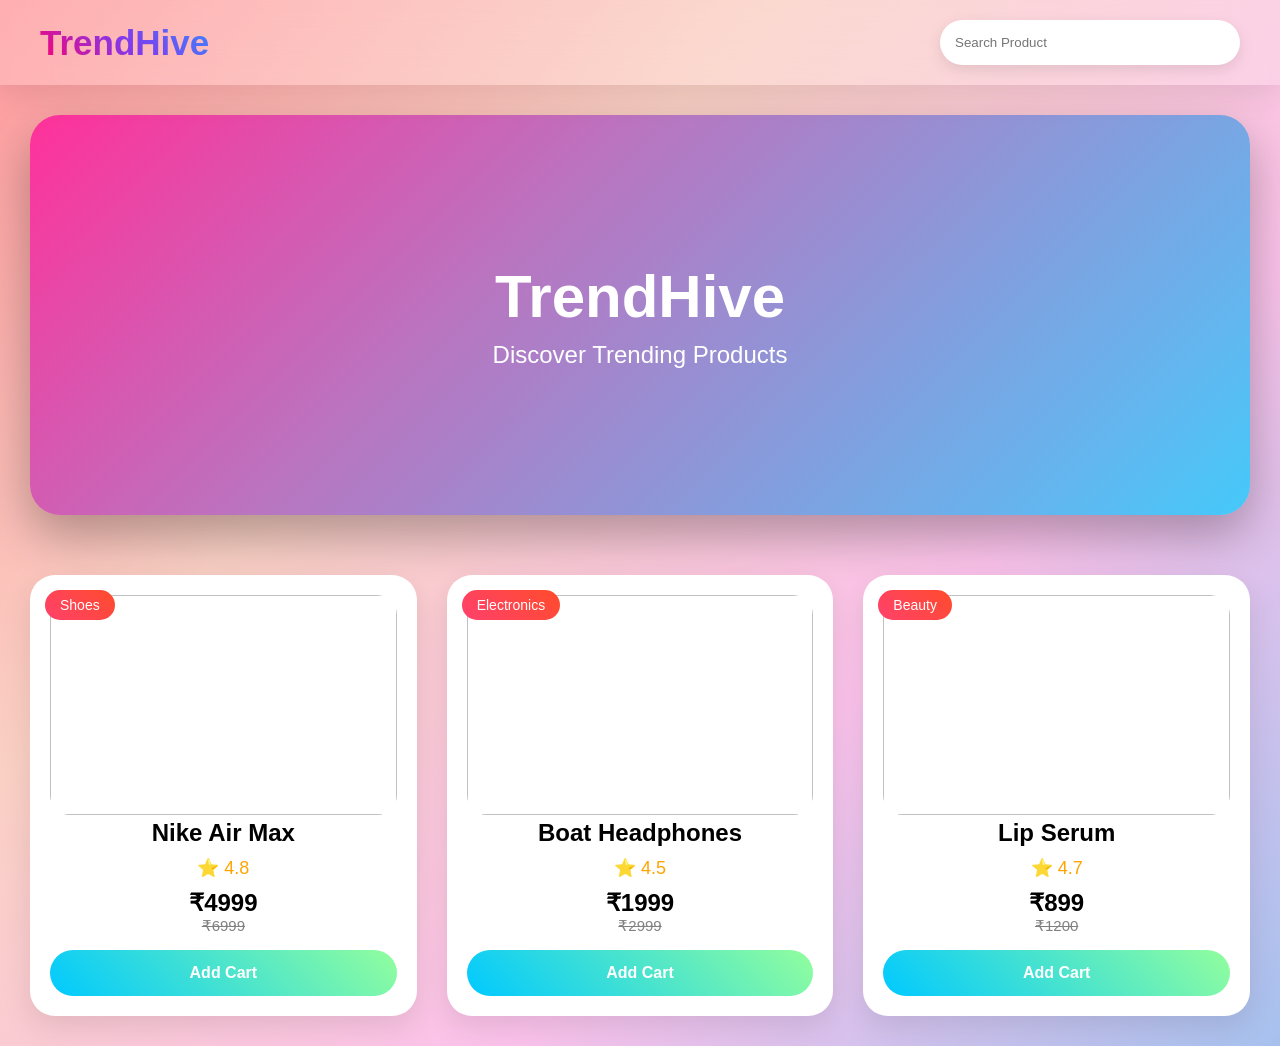
==== task-4.html @ 8fc1d124 "Add files via upload" ====
<!DOCTYPE html>
<html lang="en">

<head>

<meta charset="UTF-8">
<meta name="viewport" content="width=device-width,initial-scale=1">

<title>TrendHive</title>

<style>

*{
margin:0;
padding:0;
box-sizing:border-box;
font-family:Poppins,sans-serif;
scroll-behavior:smooth;
transition:.3s;
}

body{

background:linear-gradient(
135deg,
#ff9a9e,
#fad0c4,
#fbc2eb,
#a6c1ee
);

min-height:100vh;
overflow-x:hidden;

}


/* NAVBAR */

.navbar{

display:flex;
justify-content:space-between;
align-items:center;

padding:20px 40px;

background:rgba(255,255,255,.2);

backdrop-filter:blur(20px);

box-shadow:0 8px 32px rgba(0,0,0,.1);

position:sticky;
top:0;
z-index:100;

}


.logo{

font-size:35px;
font-weight:bold;

background:linear-gradient(
45deg,
#ff006e,
#8338ec,
#3a86ff
);

-webkit-background-clip:text;
-webkit-text-fill-color:transparent;

}


input{

padding:15px;

width:300px;

border:none;
outline:none;

border-radius:30px;

box-shadow:
0 5px 15px rgba(0,0,0,.1);

}


/* HERO */

.hero{

height:400px;

margin:30px;

border-radius:30px;


background:

linear-gradient(
135deg,
rgba(255,0,150,.7),
rgba(0,204,255,.7)
),

url('https://images.unsplash.com/photo-1523381210434-271e8be1f52b?w=1200');

background-size:cover;
background-position:center;


display:flex;
flex-direction:column;
justify-content:center;
align-items:center;

text-align:center;

color:white;

box-shadow:
0 20px 50px rgba(0,0,0,.3);

}



.hero h1{

font-size:60px;

}


.hero p{

font-size:24px;

margin-top:10px;

}



/* PRODUCTS */

#products{


display:grid;

grid-template-columns:
repeat(auto-fit,minmax(270px,1fr));


gap:30px;


padding:30px;


}




.card{


background:white;

padding:20px;


border-radius:25px;


text-align:center;


position:relative;


overflow:hidden;



box-shadow:
0 10px 30px rgba(0,0,0,.1);


}


.card:hover{


transform:
translateY(-10px);


box-shadow:
0 20px 40px rgba(0,0,0,.2);

}


.card img{


width:100%;
height:220px;

object-fit:cover;

border-radius:20px;

}



.badge{


position:absolute;

top:15px;
left:15px;


padding:7px 15px;


border-radius:30px;


background:

linear-gradient(
45deg,
#ff416c,
#ff4b2b
);

color:white;

font-size:14px;

}



.rating{

color:orange;

font-size:18px;

margin-top:10px;

}



.price{


font-size:24px;
font-weight:bold;

margin-top:10px;

}


.old{

text-decoration:line-through;

color:gray;

font-size:15px;

}


button{

margin-top:15px;

padding:14px;


border:none;


border-radius:30px;


width:100%;


font-size:16px;


font-weight:bold;



background:


linear-gradient(

45deg,

#00c9ff,

#92fe9d

);


color:white;


cursor:pointer;

}



button:hover{

transform:scale(1.03);

}



/* TOAST */

#toast{


position:fixed;


bottom:30px;


right:30px;



padding:15px 30px;



border-radius:30px;



background:


linear-gradient(

45deg,

#11998e,

#38ef7d

);



color:white;


display:none;


font-weight:bold;


z-index:999;


}




/* BUBBLES */

.bubbles{

position:fixed;

width:100%;
height:100%;

overflow:hidden;

z-index:-1;

}


.bubbles span{


position:absolute;


bottom:-150px;


background:
rgba(255,255,255,.3);


border-radius:50%;


animation:
animate 15s linear infinite;


}



.bubbles span:nth-child(1){
left:10%;
width:80px;
height:80px;
animation-duration:10s;
}

.bubbles span:nth-child(2){
left:30%;
width:40px;
height:40px;
animation-duration:15s;
}

.bubbles span:nth-child(3){
left:50%;
width:60px;
height:60px;
animation-duration:18s;
}

.bubbles span:nth-child(4){
left:70%;
width:50px;
height:50px;
animation-duration:12s;
}

.bubbles span:nth-child(5){
left:90%;
width:90px;
height:90px;
animation-duration:20s;
}


@keyframes animate{

0%{

transform:translateY(0);
opacity:1;

}

100%{

transform:translateY(-1200px);
opacity:0;

}

}

</style>


</head>


<body>



<div class="bubbles">

<span></span>
<span></span>
<span></span>
<span></span>
<span></span>

</div>




<nav class="navbar">

<h1 class="logo">
TrendHive
</h1>


<input
id="search"
placeholder="Search Product">

</nav>




<section class="hero">

<h1>TrendHive</h1>

<p>
Discover Trending Products
</p>

</section>




<div id="products"></div>



<div id="toast">
Added to Cart
</div>





<script>

const products=[

{

id:1,

name:"Nike Air Max",

price:4999,

oldPrice:6999,

rating:4.8,

category:"Shoes",

image:"https://picsum.photos/300?1"

},

{

id:2,

name:"Boat Headphones",

price:1999,

oldPrice:2999,

rating:4.5,

category:"Electronics",

image:"https://picsum.photos/300?2"

},

{

id:3,

name:"Lip Serum",

price:899,

oldPrice:1200,

rating:4.7,

category:"Beauty",

image:"https://picsum.photos/300?3"

}

];



const container=
document.getElementById("products");



function render(data){

container.innerHTML="";


data.forEach(product=>{


container.innerHTML+=`


<div class="card">


<div class="badge">

${product.category}

</div>



<img src="${product.image}">


<h2>

${product.name}

</h2>



<div class="rating">

⭐ ${product.rating}

</div>



<p class="price">

₹${product.price}

</p>



<p class="old">

₹${product.oldPrice}

</p>



<button onclick="showToast()">

Add Cart

</button>



</div>

`;

});

}



render(products);



document
.getElementById("search")

.addEventListener("input",e=>{


const value=
e.target.value.toLowerCase();


const filtered=products.filter(p=>

p.name.toLowerCase()
.includes(value)

);


render(filtered);


});



function showToast(){

let toast=
document.getElementById("toast");


toast.style.display="block";


setTimeout(()=>{

toast.style.display="none";

},2000);

}


</script>

</body>
</html>
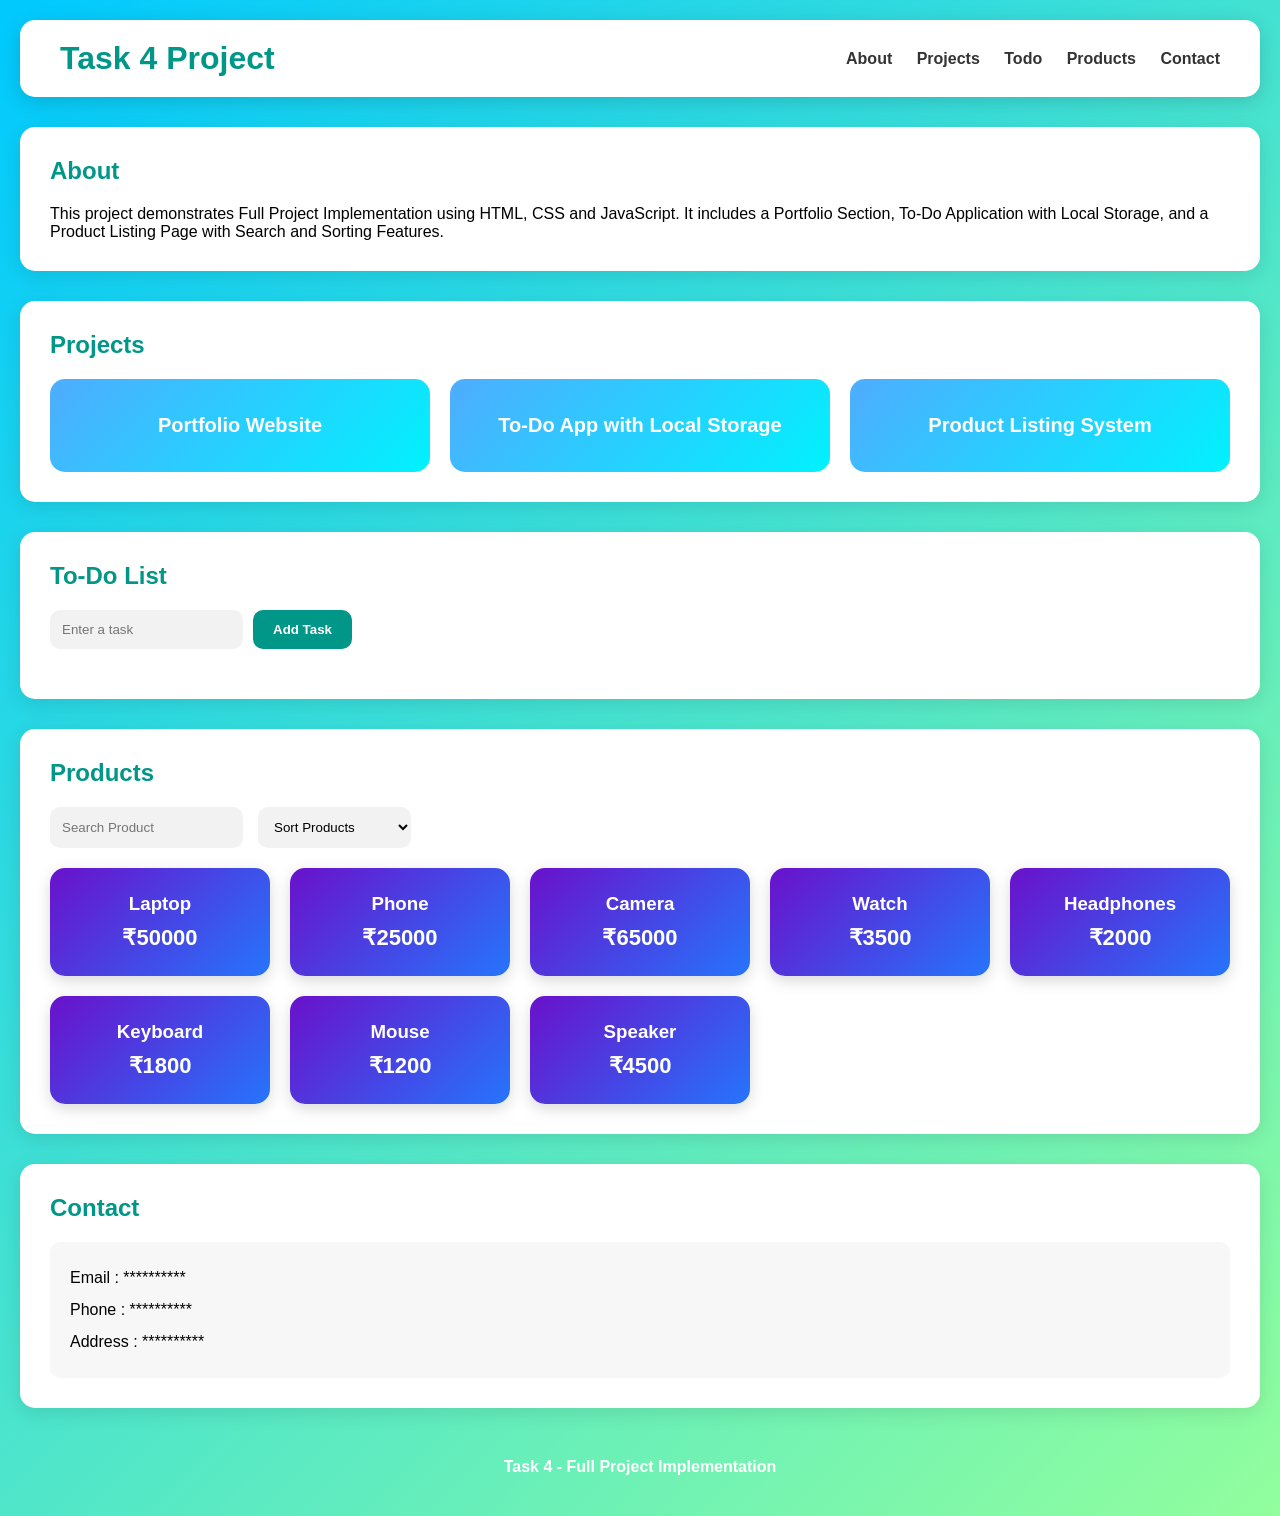
==== commit c6b8c885: "Add files via upload" ====
--- a/task-4.html
+++ b/task-4.html
@@ -1,12 +1,9 @@
 <!DOCTYPE html>
 <html lang="en">
-
 <head>
-
 <meta charset="UTF-8">
-<meta name="viewport" content="width=device-width,initial-scale=1">
-
-<title>TrendHive</title>
+<meta name="viewport" content="width=device-width, initial-scale=1.0">
+<title>Task 4 - Full Project Implementation</title>
 
 <style>
 
@@ -14,742 +11,523 @@
 margin:0;
 padding:0;
 box-sizing:border-box;
-font-family:Poppins,sans-serif;
+font-family:'Segoe UI',sans-serif;
 scroll-behavior:smooth;
-transition:.3s;
 }
 
 body{
-
-background:linear-gradient(
-135deg,
-#ff9a9e,
-#fad0c4,
-#fbc2eb,
-#a6c1ee
-);
-
+background:linear-gradient(135deg,#00c9ff,#92fe9d);
 min-height:100vh;
-overflow-x:hidden;
-
-}
-
-
-/* NAVBAR */
-
-.navbar{
-
+padding:20px;
+}
+
+/* Header */
+
+header{
 display:flex;
 justify-content:space-between;
 align-items:center;
-
 padding:20px 40px;
-
-background:rgba(255,255,255,.2);
-
-backdrop-filter:blur(20px);
-
-box-shadow:0 8px 32px rgba(0,0,0,.1);
-
-position:sticky;
-top:0;
-z-index:100;
-
-}
-
-
-.logo{
-
-font-size:35px;
+background:white;
+border-radius:15px;
+box-shadow:0 5px 20px rgba(0,0,0,.15);
+margin-bottom:30px;
+}
+
+header h1{
+color:#009688;
+}
+
+nav a{
+text-decoration:none;
+margin-left:20px;
+font-weight:600;
+color:#333;
+transition:.3s;
+}
+
+nav a:hover{
+color:#009688;
+}
+
+/* Sections */
+
+section{
+background:white;
+padding:30px;
+margin-bottom:30px;
+border-radius:15px;
+box-shadow:0 5px 20px rgba(0,0,0,.1);
+}
+
+h2{
+color:#009688;
+margin-bottom:20px;
+}
+
+/* Portfolio Cards */
+
+.cards{
+display:grid;
+grid-template-columns:repeat(auto-fit,minmax(250px,1fr));
+gap:20px;
+}
+
+.card{
+padding:35px;
+border-radius:15px;
+background:linear-gradient(135deg,#4facfe,#00f2fe);
+color:white;
+text-align:center;
+font-size:20px;
 font-weight:bold;
-
-background:linear-gradient(
-45deg,
-#ff006e,
-#8338ec,
-#3a86ff
-);
-
--webkit-background-clip:text;
--webkit-text-fill-color:transparent;
-
-}
-
-
-input{
-
-padding:15px;
-
-width:300px;
-
+transition:.4s;
+}
+
+.card:hover{
+transform:translateY(-8px);
+}
+
+/* Todo */
+
+.todo-container{
+display:flex;
+gap:10px;
+flex-wrap:wrap;
+margin-bottom:20px;
+}
+
+input,select{
+padding:12px;
 border:none;
 outline:none;
-
-border-radius:30px;
-
-box-shadow:
-0 5px 15px rgba(0,0,0,.1);
-
-}
-
-
-/* HERO */
-
-.hero{
-
-height:400px;
-
-margin:30px;
-
-border-radius:30px;
-
-
-background:
-
-linear-gradient(
-135deg,
-rgba(255,0,150,.7),
-rgba(0,204,255,.7)
-),
-
-url('https://images.unsplash.com/photo-1523381210434-271e8be1f52b?w=1200');
-
-background-size:cover;
-background-position:center;
-
-
+border-radius:10px;
+background:#f2f2f2;
+}
+
+button{
+padding:12px 20px;
+border:none;
+border-radius:10px;
+background:#009688;
+color:white;
+cursor:pointer;
+font-weight:bold;
+}
+
+button:hover{
+background:#00796b;
+}
+
+ul{
+list-style:none;
+}
+
+li{
+background:#f5f5f5;
+padding:15px;
+margin-top:10px;
+border-radius:10px;
 display:flex;
+justify-content:space-between;
+align-items:center;
+}
+
+/* Product Section */
+
+.controls{
+display:flex;
+gap:15px;
+flex-wrap:wrap;
+margin-bottom:20px;
+}
+
+#productContainer{
+display:grid;
+grid-template-columns:repeat(auto-fit,minmax(220px,1fr));
+gap:20px;
+}
+
+.product{
+padding:25px;
+border-radius:15px;
+background:linear-gradient(135deg,#6a11cb,#2575fc);
+color:white;
+text-align:center;
+box-shadow:0 5px 15px rgba(0,0,0,.15);
+transition:.4s;
+}
+
+.product:hover{
+transform:translateY(-8px);
+}
+
+.product h3{
+margin-bottom:10px;
+}
+
+.price{
+font-size:22px;
+font-weight:bold;
+}
+
+/* Contact */
+
+.contact-box{
+background:#f7f7f7;
+padding:20px;
+border-radius:10px;
+line-height:2;
+}
+
+/* Footer */
+
+footer{
+text-align:center;
+padding:20px;
+font-weight:bold;
+color:white;
+}
+
+/* Mobile */
+
+@media(max-width:768px){
+
+header{
 flex-direction:column;
-justify-content:center;
-align-items:center;
-
 text-align:center;
-
-color:white;
-
-box-shadow:
-0 20px 50px rgba(0,0,0,.3);
-
-}
-
-
-
-.hero h1{
-
-font-size:60px;
-
-}
-
-
-.hero p{
-
-font-size:24px;
-
-margin-top:10px;
-
-}
-
-
-
-/* PRODUCTS */
-
-#products{
-
-
-display:grid;
-
-grid-template-columns:
-repeat(auto-fit,minmax(270px,1fr));
-
-
-gap:30px;
-
-
-padding:30px;
-
-
-}
-
-
-
-
-.card{
-
-
-background:white;
-
-padding:20px;
-
-
-border-radius:25px;
-
-
-text-align:center;
-
-
-position:relative;
-
-
-overflow:hidden;
-
-
-
-box-shadow:
-0 10px 30px rgba(0,0,0,.1);
-
-
-}
-
-
-.card:hover{
-
-
-transform:
-translateY(-10px);
-
-
-box-shadow:
-0 20px 40px rgba(0,0,0,.2);
-
-}
-
-
-.card img{
-
-
-width:100%;
-height:220px;
-
-object-fit:cover;
-
-border-radius:20px;
-
-}
-
-
-
-.badge{
-
-
-position:absolute;
-
-top:15px;
-left:15px;
-
-
-padding:7px 15px;
-
-
-border-radius:30px;
-
-
-background:
-
-linear-gradient(
-45deg,
-#ff416c,
-#ff4b2b
-);
-
-color:white;
-
-font-size:14px;
-
-}
-
-
-
-.rating{
-
-color:orange;
-
-font-size:18px;
-
-margin-top:10px;
-
-}
-
-
-
-.price{
-
-
-font-size:24px;
-font-weight:bold;
-
-margin-top:10px;
-
-}
-
-
-.old{
-
-text-decoration:line-through;
-
-color:gray;
-
-font-size:15px;
-
-}
-
-
-button{
-
+}
+
+nav{
 margin-top:15px;
-
-padding:14px;
-
-
-border:none;
-
-
-border-radius:30px;
-
-
-width:100%;
-
-
-font-size:16px;
-
-
-font-weight:bold;
-
-
-
-background:
-
-
-linear-gradient(
-
-45deg,
-
-#00c9ff,
-
-#92fe9d
-
-);
-
-
-color:white;
-
-
-cursor:pointer;
-
-}
-
-
-
-button:hover{
-
-transform:scale(1.03);
-
-}
-
-
-
-/* TOAST */
-
-#toast{
-
-
-position:fixed;
-
-
-bottom:30px;
-
-
-right:30px;
-
-
-
-padding:15px 30px;
-
-
-
-border-radius:30px;
-
-
-
-background:
-
-
-linear-gradient(
-
-45deg,
-
-#11998e,
-
-#38ef7d
-
-);
-
-
-
-color:white;
-
-
-display:none;
-
-
-font-weight:bold;
-
-
-z-index:999;
-
-
-}
-
-
-
-
-/* BUBBLES */
-
-.bubbles{
-
-position:fixed;
-
-width:100%;
-height:100%;
-
-overflow:hidden;
-
-z-index:-1;
-
-}
-
-
-.bubbles span{
-
-
-position:absolute;
-
-
-bottom:-150px;
-
-
-background:
-rgba(255,255,255,.3);
-
-
-border-radius:50%;
-
-
-animation:
-animate 15s linear infinite;
-
-
-}
-
-
-
-.bubbles span:nth-child(1){
-left:10%;
-width:80px;
-height:80px;
-animation-duration:10s;
-}
-
-.bubbles span:nth-child(2){
-left:30%;
-width:40px;
-height:40px;
-animation-duration:15s;
-}
-
-.bubbles span:nth-child(3){
-left:50%;
-width:60px;
-height:60px;
-animation-duration:18s;
-}
-
-.bubbles span:nth-child(4){
-left:70%;
-width:50px;
-height:50px;
-animation-duration:12s;
-}
-
-.bubbles span:nth-child(5){
-left:90%;
-width:90px;
-height:90px;
-animation-duration:20s;
-}
-
-
-@keyframes animate{
-
-0%{
-
-transform:translateY(0);
-opacity:1;
-
-}
-
-100%{
-
-transform:translateY(-1200px);
-opacity:0;
-
 }
 
 }
 
 </style>
-
-
 </head>
 
-
 <body>
 
-
-
-<div class="bubbles">
-
-<span></span>
-<span></span>
-<span></span>
-<span></span>
-<span></span>
-
-</div>
-
-
-
-
-<nav class="navbar">
-
-<h1 class="logo">
-TrendHive
-</h1>
-
+<header>
+<h1>Task 4 Project</h1>
+
+<nav>
+<a href="#about">About</a>
+<a href="#projects">Projects</a>
+<a href="#todo">Todo</a>
+<a href="#products">Products</a>
+<a href="#contact">Contact</a>
+</nav>
+</header>
+
+<!-- About -->
+
+<section id="about">
+
+<h2>About</h2>
+
+<p>
+This project demonstrates Full Project Implementation using HTML, CSS and JavaScript.
+It includes a Portfolio Section, To-Do Application with Local Storage,
+and a Product Listing Page with Search and Sorting Features.
+</p>
+
+</section>
+
+<!-- Projects -->
+
+<section id="projects">
+
+<h2>Projects</h2>
+
+<div class="cards">
+
+<div class="card">
+Portfolio Website
+</div>
+
+<div class="card">
+To-Do App with Local Storage
+</div>
+
+<div class="card">
+Product Listing System
+</div>
+
+</div>
+
+</section>
+
+<!-- Todo -->
+
+<section id="todo">
+
+<h2>To-Do List</h2>
+
+<div class="todo-container">
 
 <input
+type="text"
+id="taskInput"
+placeholder="Enter a task">
+
+<button onclick="addTask()">
+Add Task
+</button>
+
+</div>
+
+<ul id="taskList"></ul>
+
+</section>
+
+<!-- Products -->
+
+<section id="products">
+
+<h2>Products</h2>
+
+<div class="controls">
+
+<input
+type="text"
 id="search"
 placeholder="Search Product">
 
-</nav>
-
-
-
-
-<section class="hero">
-
-<h1>TrendHive</h1>
-
-<p>
-Discover Trending Products
-</p>
+<select id="sort">
+
+<option value="">
+Sort Products
+</option>
+
+<option value="low">
+Price: Low to High
+</option>
+
+<option value="high">
+Price: High to Low
+</option>
+
+</select>
+
+</div>
+
+<div id="productContainer"></div>
 
 </section>
 
-
-
-
-<div id="products"></div>
-
-
-
-<div id="toast">
-Added to Cart
-</div>
-
-
-
-
+<!-- Contact -->
+
+<section id="contact">
+
+<h2>Contact</h2>
+
+<div class="contact-box">
+
+<p>Email : **********</p>
+
+<p>Phone : **********</p>
+
+<p>Address : **********</p>
+
+</div>
+
+</section>
+
+<footer>
+Task 4 - Full Project Implementation
+</footer>
 
 <script>
 
-const products=[
-
-{
-
-id:1,
-
-name:"Nike Air Max",
-
-price:4999,
-
-oldPrice:6999,
-
-rating:4.8,
-
-category:"Shoes",
-
-image:"https://picsum.photos/300?1"
-
-},
-
-{
-
-id:2,
-
-name:"Boat Headphones",
-
-price:1999,
-
-oldPrice:2999,
-
-rating:4.5,
-
-category:"Electronics",
-
-image:"https://picsum.photos/300?2"
-
-},
-
-{
-
-id:3,
-
-name:"Lip Serum",
-
-price:899,
-
-oldPrice:1200,
-
-rating:4.7,
-
-category:"Beauty",
-
-image:"https://picsum.photos/300?3"
-
+/* =====================
+   TO DO APPLICATION
+===================== */
+
+let tasks =
+JSON.parse(localStorage.getItem("tasks"))
+|| [];
+
+function renderTasks(){
+
+const taskList =
+document.getElementById("taskList");
+
+taskList.innerHTML = "";
+
+tasks.forEach((task,index)=>{
+
+taskList.innerHTML += `
+<li>
+${task}
+<button onclick="deleteTask(${index})">
+Delete
+</button>
+</li>
+`;
+
+});
+
+}
+
+function addTask(){
+
+const input =
+document.getElementById("taskInput");
+
+const task =
+input.value.trim();
+
+if(task===""){
+alert("Please enter a task");
+return;
+}
+
+tasks.push(task);
+
+localStorage.setItem(
+"tasks",
+JSON.stringify(tasks)
+);
+
+input.value="";
+
+renderTasks();
+
+}
+
+function deleteTask(index){
+
+tasks.splice(index,1);
+
+localStorage.setItem(
+"tasks",
+JSON.stringify(tasks)
+);
+
+renderTasks();
+
+}
+
+renderTasks();
+
+/* =====================
+   PRODUCTS
+===================== */
+
+const products = [
+
+{
+name:"Laptop",
+price:50000
+},
+
+{
+name:"Phone",
+price:25000
+},
+
+{
+name:"Camera",
+price:65000
+},
+
+{
+name:"Watch",
+price:3500
+},
+
+{
+name:"Headphones",
+price:2000
+},
+
+{
+name:"Keyboard",
+price:1800
+},
+
+{
+name:"Mouse",
+price:1200
+},
+
+{
+name:"Speaker",
+price:4500
 }
 
 ];
 
-
-
-const container=
-document.getElementById("products");
-
-
-
-function render(data){
+function displayProducts(data){
+
+const container =
+document.getElementById("productContainer");
 
 container.innerHTML="";
 
-
 data.forEach(product=>{
 
-
-container.innerHTML+=`
-
-
-<div class="card">
-
-
-<div class="badge">
-
-${product.category}
-
-</div>
-
-
-
-<img src="${product.image}">
-
-
-<h2>
-
-${product.name}
-
-</h2>
-
-
-
-<div class="rating">
-
-⭐ ${product.rating}
-
-</div>
-
-
-
-<p class="price">
-
-₹${product.price}
-
-</p>
-
-
-
-<p class="old">
-
-₹${product.oldPrice}
-
-</p>
-
-
-
-<button onclick="showToast()">
-
-Add Cart
-
-</button>
-
-
-
-</div>
-
+container.innerHTML += `
+<div class="product">
+<h3>${product.name}</h3>
+<p class="price">₹${product.price}</p>
+</div>
 `;
 
 });
 
 }
 
-
-
-render(products);
-
-
-
-document
-.getElementById("search")
-
-.addEventListener("input",e=>{
-
-
-const value=
-e.target.value.toLowerCase();
-
-
-const filtered=products.filter(p=>
-
-p.name.toLowerCase()
-.includes(value)
-
+displayProducts(products);
+
+/* Search */
+
+document.getElementById("search")
+.addEventListener("input",function(){
+
+const searchValue =
+this.value.toLowerCase();
+
+const filtered =
+products.filter(product =>
+product.name.toLowerCase()
+.includes(searchValue)
 );
 
-
-render(filtered);
-
+displayProducts(filtered);
 
 });
 
-
-
-function showToast(){
-
-let toast=
-document.getElementById("toast");
-
-
-toast.style.display="block";
-
-
-setTimeout(()=>{
-
-toast.style.display="none";
-
-},2000);
-
-}
-
+/* Sort */
+
+document.getElementById("sort")
+.addEventListener("change",function(){
+
+let sorted = [...products];
+
+if(this.value==="low"){
+
+sorted.sort(
+(a,b)=>a.price-b.price
+);
+
+}
+
+if(this.value==="high"){
+
+sorted.sort(
+(a,b)=>b.price-a.price
+);
+
+}
+
+displayProducts(sorted);
+
+});
 
 </script>
 
 </body>
-</html>
+</html>
